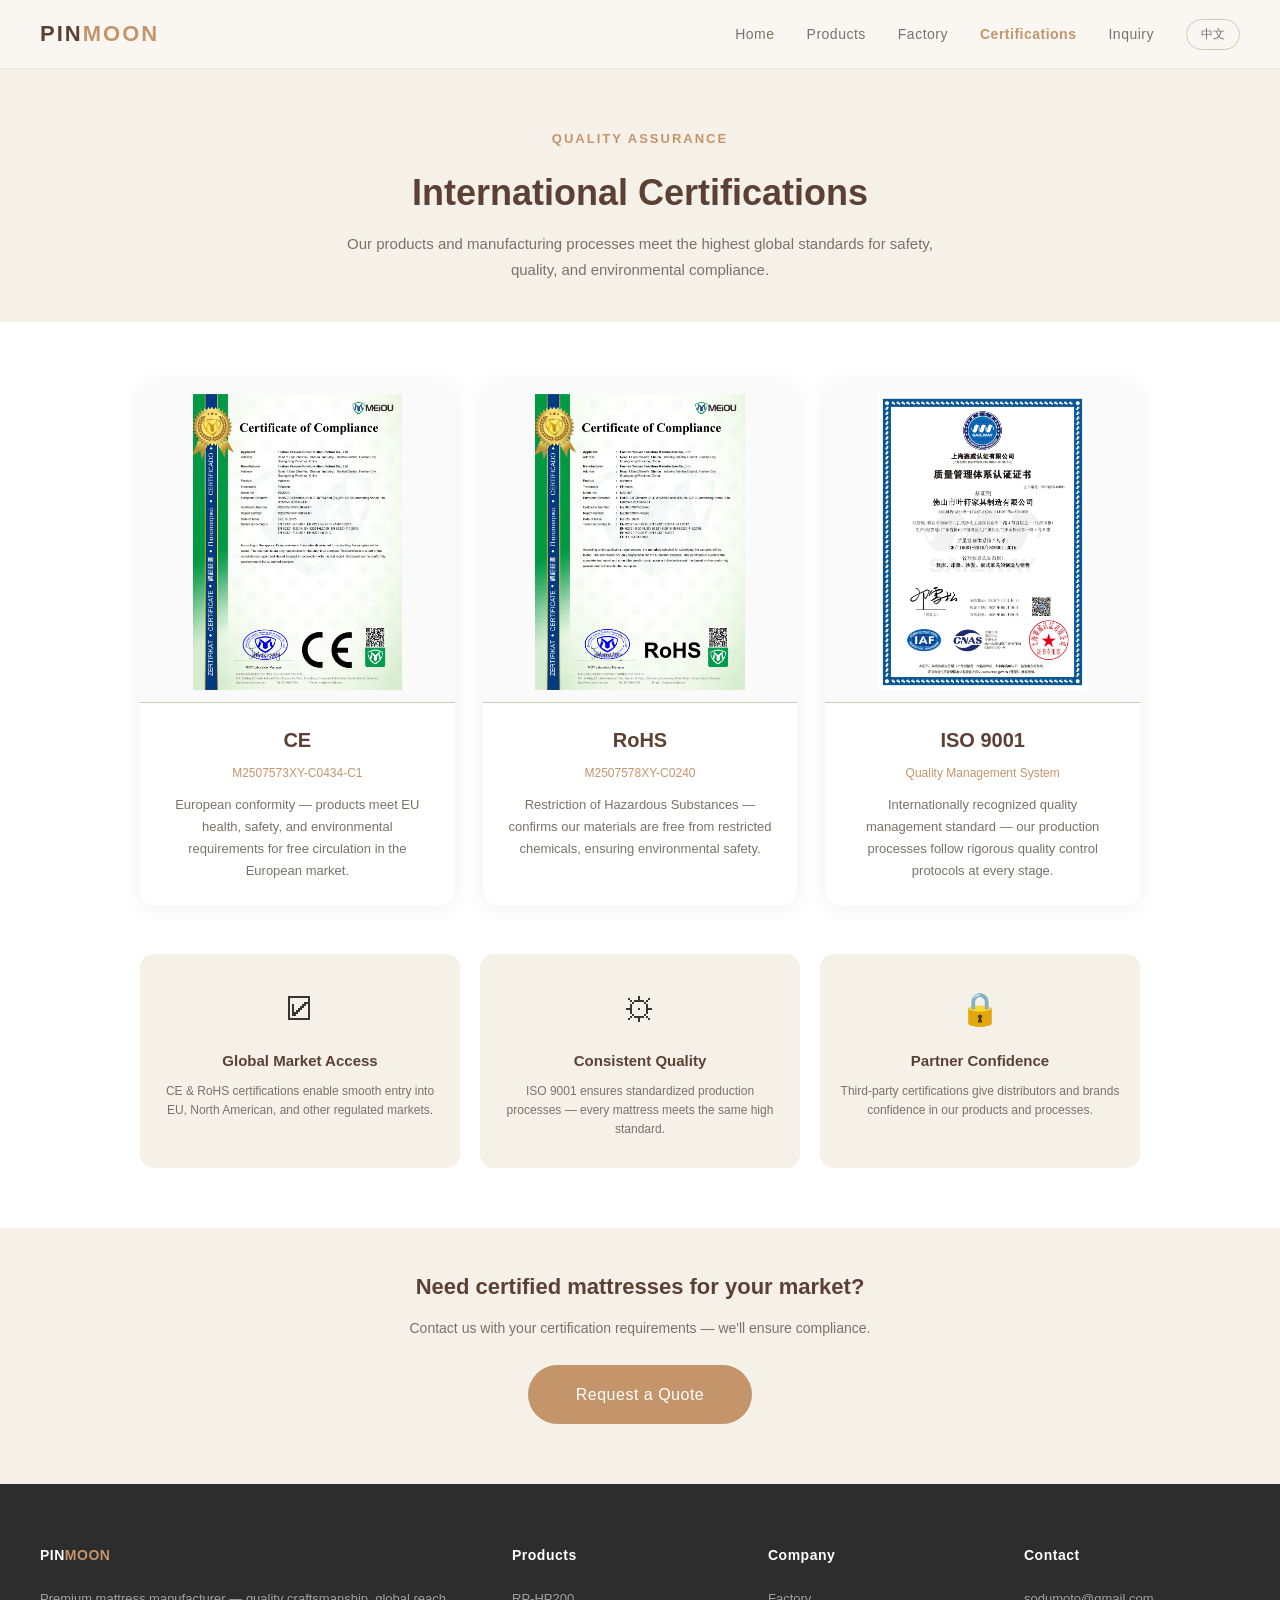
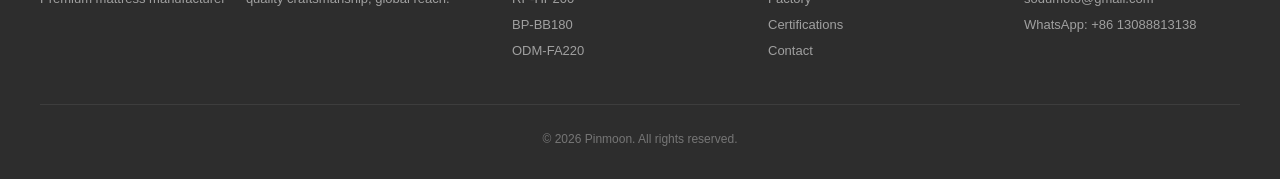
==== certifications.html @ 6fd7e957 "Update: workshop photos, company intro page, separate certifications page" ====
<!DOCTYPE html>
<html lang="zh-CN">
<head>
<meta charset="UTF-8">
<meta name="viewport" content="width=device-width,initial-scale=1.0">
<title>Pinmoon Certifications | CE RoHS ISO 9001 | Mattress Quality Standards</title>
<meta name="description" content="Pinmoon mattress factory holds CE, RoHS, and ISO 9001 international certifications. Our products and processes meet the highest global safety, quality, and environmental standards.">
<meta name="robots" content="index,follow">
<link rel="canonical" href="https://www.pinmoonmattress.com/certifications">
<link rel="alternate" hreflang="en" href="https://www.pinmoonmattress.com/certifications">
<link rel="alternate" hreflang="zh" href="https://www.pinmoonmattress.com/certifications">
<link rel="stylesheet" href="style.css">
<style>
    .cert-detail-card {
        background: #fff;
        border-radius: 16px;
        overflow: hidden;
        box-shadow: var(--shadow);
        transition: transform 0.2s;
    }
    .cert-detail-card:hover { transform: translateY(-2px); box-shadow: 0 8px 24px rgba(92,64,51,0.12); }
    .cert-detail-card img {
        width: 100%;
        display: block;
        object-fit: contain;
        background: #fafafa;
        padding: 12px;
    }
    .cert-detail-body {
        padding: 20px 24px 24px;
        text-align: center;
        border-top: 1px solid var(--sand);
    }
    .cert-detail-body h3 {
        font-size: 20px;
        color: var(--dark-brown);
        margin-bottom: 6px;
    }
    .cert-detail-body .cert-id {
        font-size: 12px;
        color: var(--accent);
        font-weight: 500;
        margin-bottom: 10px;
    }
    .cert-detail-body p {
        font-size: 13px;
        color: var(--text-light);
        line-height: 1.7;
    }
    .cert-benefits {
        display: grid;
        grid-template-columns: repeat(3, 1fr);
        gap: 20px;
        margin-top: 48px;
    }
    .cert-benefit-item {
        text-align: center;
        padding: 28px 20px;
        background: var(--cream);
        border-radius: 14px;
    }
    .cert-benefit-item .icon {
        font-size: 32px;
        margin-bottom: 12px;
    }
    .cert-benefit-item h4 {
        font-size: 15px;
        color: var(--dark-brown);
        margin-bottom: 8px;
    }
    .cert-benefit-item p {
        font-size: 12px;
        color: var(--text-light);
        line-height: 1.6;
    }
    @media (max-width: 768px) {
        .cert-benefits { grid-template-columns: 1fr; }
    }
</style>
</head>
<body class="en">

<nav>
    <div class="nav-inner">
        <a href="factory.html" class="logo">PIN<span>MOON</span></a>
        <ul class="nav-links" id="navLinks">
            <li><a href="index.html"><span class="en">Home</span><span class="zh">首页</span></a></li>
            <li><a href="products.html"><span class="en">Products</span><span class="zh">产品</span></a></li>
            <li><a href="factory.html"><span class="en">Factory</span><span class="zh">工厂</span></a></li>
            <li><a href="certifications.html" class="active"><span class="en">Certifications</span><span class="zh">资质</span></a></li>
            <li><a href="contact.html"><span class="en">Inquiry</span><span class="zh">询盘</span></a></li>
            <li><button class="lang-switch" id="langToggle" onclick="toggleLang()">中文</button></li>
        </ul>
        <button class="mobile-toggle" onclick="toggleMenu()">&#9776;</button>
    </div>
</nav>

<!-- Page Header -->
<header class="page-header" style="margin-top:68px;padding:60px 40px 40px;text-align:center;background:var(--cream);">
    <div class="section-tag"><span class="en">Quality Assurance</span><span class="zh">品质保障</span></div>
    <h1><span class="en">International Certifications</span><span class="zh">国际认证资质</span></h1>
    <p><span class="en">Our products and manufacturing processes meet the highest global standards for safety, quality, and environmental compliance.</span><span class="zh">我们的产品与生产流程符合全球最高安全、品质和环保标准。</span></p>
</header>

<!-- Certificate Images -->
<section style="padding:60px 40px;background:#fff;">
    <div class="section-inner" style="max-width:1000px;">
        <div class="certs-grid" style="grid-template-columns: repeat(3, 1fr); gap: 28px;">
            <div class="cert-detail-card">
                <img src="cert-ce-ms3039.jpg" alt="CE Certificate" style="height:320px;">
                <div class="cert-detail-body">
                    <h3>CE</h3>
                    <div class="cert-id">M2507573XY-C0434-C1</div>
                    <p><span class="en">European conformity — products meet EU health, safety, and environmental requirements for free circulation in the European market.</span><span class="zh">欧盟合规认证——产品符合欧盟健康、安全与环保要求，可在欧洲市场自由流通。</span></p>
                </div>
            </div>
            <div class="cert-detail-card">
                <img src="cert-rohs-ms3007.jpg" alt="RoHS Certificate" style="height:320px;">
                <div class="cert-detail-body">
                    <h3>RoHS</h3>
                    <div class="cert-id">M2507578XY-C0240</div>
                    <p><span class="en">Restriction of Hazardous Substances — confirms our materials are free from restricted chemicals, ensuring environmental safety.</span><span class="zh">有害物质限制指令——确认材料不含受限化学物质，确保环保安全。</span></p>
                </div>
            </div>
            <div class="cert-detail-card">
                <img src="cert-iso9001.jpg" alt="ISO 9001 Certificate" style="height:320px;">
                <div class="cert-detail-body">
                    <h3>ISO 9001</h3>
                    <div class="cert-id"><span class="en">Quality Management System</span><span class="zh">质量管理体系</span></div>
                    <p><span class="en">Internationally recognized quality management standard — our production processes follow rigorous quality control protocols at every stage.</span><span class="zh">国际公认质量管理标准——生产过程每个阶段均遵循严格的质量控制流程。</span></p>
                </div>
            </div>
        </div>

        <!-- Why It Matters -->
        <div class="cert-benefits">
            <div class="cert-benefit-item">
                <div class="icon">&#9745;</div>
                <h4><span class="en">Global Market Access</span><span class="zh">全球市场准入</span></h4>
                <p><span class="en">CE & RoHS certifications enable smooth entry into EU, North American, and other regulated markets.</span><span class="zh">CE 和 RoHS 认证确保产品顺利进入欧盟、北美等规范市场。</span></p>
            </div>
            <div class="cert-benefit-item">
                <div class="icon">&#9881;</div>
                <h4><span class="en">Consistent Quality</span><span class="zh">品质一致性</span></h4>
                <p><span class="en">ISO 9001 ensures standardized production processes — every mattress meets the same high standard.</span><span class="zh">ISO 9001 确保标准化生产流程——每张床垫达到同样高标准。</span></p>
            </div>
            <div class="cert-benefit-item">
                <div class="icon">&#128274;</div>
                <h4><span class="en">Partner Confidence</span><span class="zh">合作伙伴信赖</span></h4>
                <p><span class="en">Third-party certifications give distributors and brands confidence in our products and processes.</span><span class="zh">第三方认证让经销商和品牌方对我们的产品和流程充满信心。</span></p>
            </div>
        </div>
    </div>
</section>

<!-- CTA -->
<section style="padding:40px 40px 60px;text-align:center;background:var(--cream);">
    <h3 style="font-size:22px;color:var(--dark-brown);margin-bottom:12px;"><span class="en">Need certified mattresses for your market?</span><span class="zh">需要符合认证标准的床垫？</span></h3>
    <p style="color:var(--text-light);margin-bottom:24px;font-size:14px;"><span class="en">Contact us with your certification requirements — we'll ensure compliance.</span><span class="zh">联系我们告知您的认证需求，我们将确保合规。</span></p>
    <a href="contact.html" class="btn btn-primary" style="font-size:16px;padding:16px 48px;"><span class="en">Request a Quote</span><span class="zh">获取报价</span></a>
</section>

<footer>
    <div class="footer-inner">
        <div class="footer-col">
            <h4>PIN<span style="color:var(--accent);">MOON</span></h4>
            <p><span class="en">Premium mattress manufacturer — quality craftsmanship, global reach.</span><span class="zh">高端床垫制造商——匠心品质，全球交付。</span></p>
        </div>
        <div class="footer-col">
            <h4><span class="en">Products</span><span class="zh">产品</span></h4>
            <a href="products.html">RP-HP200</a>
            <a href="products.html">BP-BB180</a>
            <a href="products.html">ODM-FA220</a>
        </div>
        <div class="footer-col">
            <h4><span class="en">Company</span><span class="zh">公司</span></h4>
            <a href="factory.html"><span class="en">Factory</span><span class="zh">工厂</span></a>
            <a href="certifications.html"><span class="en">Certifications</span><span class="zh">资质</span></a>
            <a href="contact.html"><span class="en">Contact</span><span class="zh">联系</span></a>
        </div>
        <div class="footer-col">
            <h4><span class="en">Contact</span><span class="zh">联系</span></h4>
            <a href="mailto:sodumoto@gmail.com">sodumoto@gmail.com</a>
            <a href="https://wa.me/8613088813138">WhatsApp: +86 13088813138</a>
        </div>
    </div>
    <div class="footer-bottom">&copy; 2026 Pinmoon. <span class="en">All rights reserved.</span><span class="zh">保留所有权利。</span></div>
</footer>

<script>
(function(){
var lang=localStorage.getItem('pinmoon_lang')||'en';
document.body.className=lang;
var btn=document.getElementById('langToggle');
if(btn)btn.textContent=lang==='en'?'中文':'English';
window.toggleLang=function(){lang=lang==='en'?'zh':'en';localStorage.setItem('pinmoon_lang',lang);document.body.className=lang;var b=document.getElementById('langToggle');if(b)b.textContent=lang==='en'?'中文':'English';};
window.toggleMenu=function(){var m=document.getElementById('navLinks');if(m)m.classList.toggle('open');};
var links=document.querySelectorAll('.nav-links a');
for(var i=0;i<links.length;i++)links[i].addEventListener('click',function(){var m=document.getElementById('navLinks');if(m)m.classList.remove('open');});
})();
</script>
</body>
</html>
---- style.css ----
:root {
            --cream: #F5F0E8;
            --warm-white: #FAF7F2;
            --sand: #D4C9B8;
            --brown: #8B7355;
            --dark-brown: #5C4033;
            --charcoal: #2D2D2D;
            --accent: #C4956A;
            --accent-light: #E8D5C0;
            --green: #7A9A7E;
            --text: #3A3530;
            --text-light: #7A7268;
            --shadow: 0 2px 20px rgba(92,64,51,0.08);
        }

        * { margin: 0; padding: 0; box-sizing: border-box; }

        html { scroll-behavior: smooth; }

        body {
            font-family: -apple-system, BlinkMacSystemFont, 'Segoe UI', 'Noto Sans SC', 'PingFang SC', sans-serif;
            background: var(--warm-white);
            color: var(--text);
            line-height: 1.7;
            -webkit-font-smoothing: antialiased;
        }

        /* Language */
        body.en .zh { display: none; }
        body.zh .en { display: none; }
        body:not(.en):not(.zh) .zh { display: initial; }
        body:not(.en):not(.zh) .en { display: none; }

        /* Navigation */
        nav {
            position: fixed;
            top: 0;
            width: 100%;
            background: rgba(250,247,242,0.92);
            backdrop-filter: blur(12px);
            z-index: 1000;
            border-bottom: 1px solid rgba(139,115,85,0.12);
            padding: 0 40px;
        }
        .nav-inner {
            max-width: 1200px;
            margin: 0 auto;
            display: flex;
            align-items: center;
            justify-content: space-between;
            height: 68px;
        }
        .logo {
            font-size: 22px;
            font-weight: 600;
            color: var(--dark-brown);
            letter-spacing: 2px;
            text-decoration: none;
        }
        .logo span { color: var(--accent); }
        .nav-links {
            display: flex;
            align-items: center;
            gap: 32px;
            list-style: none;
        }
        .nav-links a {
            text-decoration: none;
            color: var(--text-light);
            font-size: 14px;
            font-weight: 500;
            transition: color 0.2s;
            letter-spacing: 0.5px;
        }
        .nav-links a:hover { color: var(--accent); }
        .lang-switch {
            background: none;
            border: 1px solid var(--sand);
            color: var(--text-light);
            padding: 6px 14px;
            border-radius: 20px;
            cursor: pointer;
            font-size: 12px;
            transition: all 0.2s;
            font-family: inherit;
        }
        .lang-switch:hover {
            border-color: var(--accent);
            color: var(--accent);
        }
        .mobile-toggle {
            display: none;
            background: none;
            border: none;
            font-size: 24px;
            color: var(--dark-brown);
            cursor: pointer;
        }

        /* Hero */
        .hero {
            margin-top: 68px;
            min-height: 90vh;
            display: flex;
            align-items: center;
            justify-content: center;
            background: url('https://sc02.alicdn.com/kf/A835a7edf7c0d4e38baa8d02642623869u.png') center/cover no-repeat;
            position: relative;
            overflow: hidden;
            text-align: center;
            padding: 60px 40px;
        }
        .hero::before {
            content: '';
            position: absolute;
            inset: 0;
            background: rgba(0,0,0,0.35);
            z-index: 0;
        }
        .hero-content { position: relative; z-index: 1; max-width: 700px; }
        .hero-tag {
            display: inline-block;
            background: rgba(255,255,255,0.15);
            backdrop-filter: blur(4px);
            color: #fff;
            padding: 6px 20px;
            border-radius: 20px;
            font-size: 13px;
            font-weight: 500;
            margin-bottom: 28px;
            letter-spacing: 1px;
        }
        .hero h1 {
            font-size: 48px;
            font-weight: 600;
            color: #fff;
            margin-bottom: 20px;
            line-height: 1.25;
            letter-spacing: -0.5px;
        }
        .hero h1 .accent { color: var(--accent-light); }
        .hero p {
            font-size: 17px;
            color: rgba(255,255,255,0.85);
            max-width: 520px;
            margin: 0 auto 36px;
            line-height: 1.8;
        }
        .btn {
            display: inline-block;
            padding: 14px 36px;
            border-radius: 30px;
            font-size: 15px;
            font-weight: 500;
            text-decoration: none;
            transition: all 0.25s;
            cursor: pointer;
            border: none;
            letter-spacing: 0.5px;
            font-family: inherit;
        }
        .btn-primary {
            background: var(--accent);
            color: #fff;
        }
        .btn-primary:hover {
            background: var(--dark-brown);
            transform: translateY(-1px);
            box-shadow: 0 8px 24px rgba(92,64,51,0.2);
        }
        .btn-outline {
            border: 1.5px solid var(--accent-light);
            color: #fff;
            background: rgba(255,255,255,0.1);
            backdrop-filter: blur(4px);
            margin-left: 14px;
        }
        .btn-outline:hover {
            background: #fff;
            color: var(--dark-brown);
            border-color: #fff;
        }

        /* Sections */
        section {
            padding: 100px 40px;
        }
        .section-inner {
            max-width: 1200px;
            margin: 0 auto;
        }
        .section-header {
            text-align: center;
            margin-bottom: 64px;
        }
        .section-tag {
            font-size: 13px;
            text-transform: uppercase;
            letter-spacing: 2px;
            color: var(--accent);
            margin-bottom: 12px;
            font-weight: 600;
        }
        .section-header h2 {
            font-size: 36px;
            font-weight: 600;
            color: var(--dark-brown);
            margin-bottom: 16px;
        }
        .section-header p {
            color: var(--text-light);
            max-width: 500px;
            margin: 0 auto;
            font-size: 15px;
        }
        .section-divider {
            width: 48px;
            height: 3px;
            background: var(--accent);
            margin: 16px auto 0;
            border-radius: 2px;
        }

        /* Products */
        .products-grid {
            display: grid;
            grid-template-columns: repeat(auto-fit, minmax(340px, 1fr));
            gap: 32px;
        }
        .product-card {
            background: #fff;
            border-radius: 16px;
            overflow: hidden;
            box-shadow: var(--shadow);
            transition: transform 0.3s, box-shadow 0.3s;
        }
        .product-card:hover {
            transform: translateY(-4px);
            box-shadow: 0 12px 36px rgba(92,64,51,0.1);
        }
        .product-img {
            width: 100%;
            height: 280px;
            background: linear-gradient(135deg, var(--cream), var(--accent-light));
            display: flex;
            align-items: center;
            justify-content: center;
            position: relative;
            overflow: hidden;
        }
        .product-img .placeholder {
            color: var(--accent);
            font-size: 64px;
            opacity: 0.3;
        }
        .product-img .label {
            position: absolute;
            top: 16px;
            left: 16px;
            background: var(--accent);
            color: #fff;
            padding: 4px 12px;
            border-radius: 6px;
            font-size: 11px;
            font-weight: 600;
            letter-spacing: 0.5px;
        }
        .product-body { padding: 24px 28px 28px; }
        .product-body h3 {
            font-size: 18px;
            color: var(--dark-brown);
            margin-bottom: 8px;
            font-weight: 600;
        }
        .product-body .specs {
            display: flex;
            flex-wrap: wrap;
            gap: 8px;
            margin: 14px 0;
        }
        .product-body .specs span {
            background: var(--cream);
            color: var(--text-light);
            padding: 4px 12px;
            border-radius: 6px;
            font-size: 12px;
        }
        .product-body p {
            color: var(--text-light);
            font-size: 14px;
            line-height: 1.7;
        }

        /* Factory */
        .factory-layout {
            display: grid;
            grid-template-columns: 1fr 1fr;
            gap: 60px;
            align-items: center;
        }
        .factory-image {
            border-radius: 20px;
            overflow: hidden;
        }
        .factory-image .placeholder {
            color: var(--accent);
            font-size: 72px;
            opacity: 0.25;
        }
        .factory-content h2 {
            font-size: 32px;
            color: var(--dark-brown);
            margin-bottom: 24px;
            font-weight: 600;
        }
        .factory-content p {
            color: var(--text-light);
            margin-bottom: 20px;
            font-size: 15px;
            line-height: 1.9;
        }
        .factory-stats {
            display: grid;
            grid-template-columns: repeat(3, 1fr);
            gap: 24px;
            margin-top: 32px;
        }
        .factory-stat {
            text-align: center;
            padding: 20px 12px;
            background: #fff;
            border-radius: 12px;
            box-shadow: var(--shadow);
        }
        .factory-stat .number {
            font-size: 28px;
            font-weight: 700;
            color: var(--accent);
        }
        .factory-stat .label {
            font-size: 12px;
            color: var(--text-light);
            margin-top: 4px;
            text-transform: uppercase;
            letter-spacing: 1px;
        }

        /* Certifications */
        .certs-grid {
            display: grid;
            grid-template-columns: repeat(auto-fit, minmax(280px, 1fr));
            gap: 24px;
        }
        .cert-card {
            background: #fff;
            border-radius: 14px;
            overflow: hidden;
            box-shadow: var(--shadow);
            transition: transform 0.2s;
        }
        .cert-card:hover { transform: translateY(-2px); box-shadow: 0 8px 24px rgba(92,64,51,0.12); }
        .cert-card img {
            width: 100%;
            object-fit: contain;
            border-bottom: 1px solid var(--sand);
        }
        .cert-body {
            padding: 20px 20px 24px;
            text-align: center;
        }
        .cert-body h4 {
            font-size: 15px;
            color: var(--dark-brown);
            margin-bottom: 4px;
            font-weight: 600;
        }
        .cert-body .cert-model {
            font-size: 12px;
            color: var(--accent);
            margin-bottom: 8px;
        }
        .cert-body .cert-date {
            font-size: 11px;
            color: var(--text-light);
        }


        /* Inquiry */
        #inquiry { background: var(--cream); }
        .inquiry-layout {
            display: grid;
            grid-template-columns: 1fr 1.2fr;
            gap: 60px;
            align-items: start;
        }
        .inquiry-info h2 {
            font-size: 32px;
            color: var(--dark-brown);
            margin-bottom: 20px;
            font-weight: 600;
        }
        .inquiry-info p {
            color: var(--text-light);
            font-size: 15px;
            line-height: 1.8;
            margin-bottom: 32px;
        }
        .inquiry-detail {
            display: flex;
            align-items: flex-start;
            gap: 14px;
            margin-bottom: 20px;
        }
        .inquiry-detail .icon {
            width: 40px;
            height: 40px;
            background: var(--accent-light);
            border-radius: 10px;
            display: flex;
            align-items: center;
            justify-content: center;
            font-size: 18px;
            flex-shrink: 0;
        }
        .inquiry-detail .info {
            font-size: 14px;
            color: var(--text);
        }
        .inquiry-detail .info strong {
            display: block;
            color: var(--dark-brown);
            margin-bottom: 2px;
        }
        .inquiry-form {
            background: #fff;
            border-radius: 18px;
            padding: 40px;
            box-shadow: var(--shadow);
        }
        .inquiry-form h3 {
            font-size: 20px;
            color: var(--dark-brown);
            margin-bottom: 24px;
            font-weight: 600;
        }
        .form-group {
            margin-bottom: 18px;
        }
        .form-group label {
            display: block;
            font-size: 13px;
            color: var(--text-light);
            margin-bottom: 6px;
            font-weight: 500;
        }
        .form-group input,
        .form-group textarea,
        .form-group select {
            width: 100%;
            padding: 12px 16px;
            border: 1px solid var(--sand);
            border-radius: 8px;
            font-size: 14px;
            font-family: inherit;
            transition: border-color 0.2s;
            background: var(--warm-white);
            color: var(--text);
        }
        .form-group input:focus,
        .form-group textarea:focus,
        .form-group select:focus {
            outline: none;
            border-color: var(--accent);
        }
        .form-group textarea { min-height: 120px; resize: vertical; }
        .form-submit {
            width: 100%;
            padding: 14px;
            background: var(--accent);
            color: #fff;
            border: none;
            border-radius: 8px;
            font-size: 15px;
            font-weight: 500;
            cursor: pointer;
            transition: all 0.2s;
            letter-spacing: 0.5px;
            font-family: inherit;
        }
        .form-submit:hover { background: var(--dark-brown); }

        /* Footer */
        footer {
            background: var(--charcoal);
            color: rgba(255,255,255,0.65);
            padding: 60px 40px 30px;
        }
        .footer-inner {
            max-width: 1200px;
            margin: 0 auto;
            display: grid;
            grid-template-columns: 2fr 1fr 1fr 1fr;
            gap: 40px;
        }
        .footer-col h4 {
            color: #fff;
            font-size: 14px;
            margin-bottom: 18px;
            font-weight: 600;
            letter-spacing: 0.5px;
        }
        .footer-col p, .footer-col a {
            font-size: 13px;
            line-height: 2;
            color: rgba(255,255,255,0.55);
            text-decoration: none;
            display: block;
        }
        .footer-col a:hover { color: var(--accent); }
        .footer-bottom {
            max-width: 1200px;
            margin: 40px auto 0;
            padding-top: 24px;
            border-top: 1px solid rgba(255,255,255,0.08);
            font-size: 12px;
            text-align: center;
            color: rgba(255,255,255,0.35);
        }

        /* Responsive */
        @media (max-width: 768px) {
            /* --- Navigation --- */
            nav { padding: 0 16px; }
            .nav-inner { height: 56px; }
            .logo { font-size: 18px; }
            .nav-links { display: none; }
            .nav-links.open {
                display: flex;
                flex-direction: column;
                position: absolute;
                top: 56px;
                left: 0;
                width: 100%;
                background: rgba(250,247,242,0.98);
                padding: 20px 20px 28px;
                gap: 16px;
                border-bottom: 1px solid var(--sand);
            }
            .nav-links.open a { font-size: 15px; padding: 6px 0; }
            .nav-links.open .lang-switch { align-self: flex-start; margin-top: 4px; }
            .mobile-toggle { display: block; font-size: 22px; }

            /* --- Hero --- */
            .hero {
                margin-top: 56px;
                min-height: 80vh;
                padding: 48px 20px 60px;
            }
            .hero h1 { font-size: 26px; line-height: 1.3; }
            .hero p { font-size: 14px; max-width: 100%; margin-bottom: 28px; }
            .hero-tag { font-size: 11px; padding: 5px 16px; margin-bottom: 20px; }
            .hero .btn { display: block; width: 100%; text-align: center; box-sizing: border-box; }
            .hero .btn + .btn { margin-top: 10px; }
            .btn { padding: 13px 28px; font-size: 14px; }
            .btn-outline { margin-left: 0; }

            /* --- Sections --- */
            section { padding: 48px 16px; }
            .section-header { margin-bottom: 36px; }
            .section-header h2 { font-size: 22px; }
            .section-header p { font-size: 13px; max-width: 100%; }
            .section-tag { font-size: 11px; letter-spacing: 1.5px; }

            /* --- Products --- */
            .products-grid {
                grid-template-columns: 1fr;
                gap: 20px;
            }
            .product-img { height: 220px; }
            .product-body { padding: 18px 20px 22px; }
            .product-body h3 { font-size: 16px; }
            .product-body .specs span { font-size: 11px; padding: 3px 10px; }
            .product-body p { font-size: 13px; }
            .product-card .subtitle { font-size: 12px !important; }

            /* --- Factory --- */
            .factory-layout { grid-template-columns: 1fr; gap: 24px; }
            .factory-image { height: auto; }
            .factory-image img { height: 220px; object-fit: cover; object-position: bottom; }
            .factory-content h2 { font-size: 22px; margin-bottom: 16px; }
            .factory-content p { font-size: 13px; line-height: 1.8; margin-bottom: 14px; }
            .factory-stats { grid-template-columns: repeat(3, 1fr); gap: 8px; margin-top: 20px; }
            .factory-stat { padding: 14px 8px; }
            .factory-stat .number { font-size: 22px; }
            .factory-stat .label { font-size: 10px; }

            /* --- Certifications --- */
            .certs-grid {
                grid-template-columns: 1fr;
                gap: 16px;
            }
            .cert-body { padding: 14px 16px 18px; }
            .cert-body h4 { font-size: 14px; }

            /* --- Inquiry --- */
            .inquiry-layout { grid-template-columns: 1fr; gap: 24px; }
            .inquiry-info h2 { font-size: 22px; margin-bottom: 14px; }
            .inquiry-info p { font-size: 13px; margin-bottom: 20px; }
            .inquiry-detail { gap: 10px; margin-bottom: 14px; }
            .inquiry-detail .icon { width: 34px; height: 34px; font-size: 15px; }
            .inquiry-detail .info { font-size: 12px; }
            .inquiry-form { padding: 24px 18px; border-radius: 14px; }
            .inquiry-form h3 { font-size: 17px; margin-bottom: 18px; }
            .form-group { margin-bottom: 14px; }
            .form-group label { font-size: 12px; }
            .form-group input,
            .form-group textarea,
            .form-group select { padding: 10px 14px; font-size: 13px; }
            .form-submit { font-size: 14px; padding: 13px; }

            /* --- Footer --- */
            footer { padding: 40px 16px 24px; }
            .footer-inner { grid-template-columns: 1fr 1fr; gap: 24px 16px; }
            .footer-col h4 { font-size: 12px; margin-bottom: 12px; }
            .footer-col p, .footer-col a { font-size: 11px; }
            .footer-bottom { font-size: 11px; margin-top: 28px; padding-top: 18px; }
        }
        @media (max-width: 480px) {
            .hero h1 { font-size: 22px; }
            .hero p { font-size: 13px; }
            .products-grid { gap: 16px; }
            .product-img { height: 200px; }
            .factory-image img { height: 180px; }
            .footer-inner { grid-template-columns: 1fr; gap: 20px; }
            .certs-grid { gap: 14px; }
        }
    
.nav-links a.active{color:var(--accent);font-weight:600;}

.page-header h1{font-size:36px;color:var(--dark-brown);margin:12px 0 8px;}
.page-header p{font-size:15px;color:var(--text-light);max-width:600px;margin:0 auto;}
@media(max-width:768px){.page-header h1{font-size:24px;}.page-header p{font-size:13px;}}
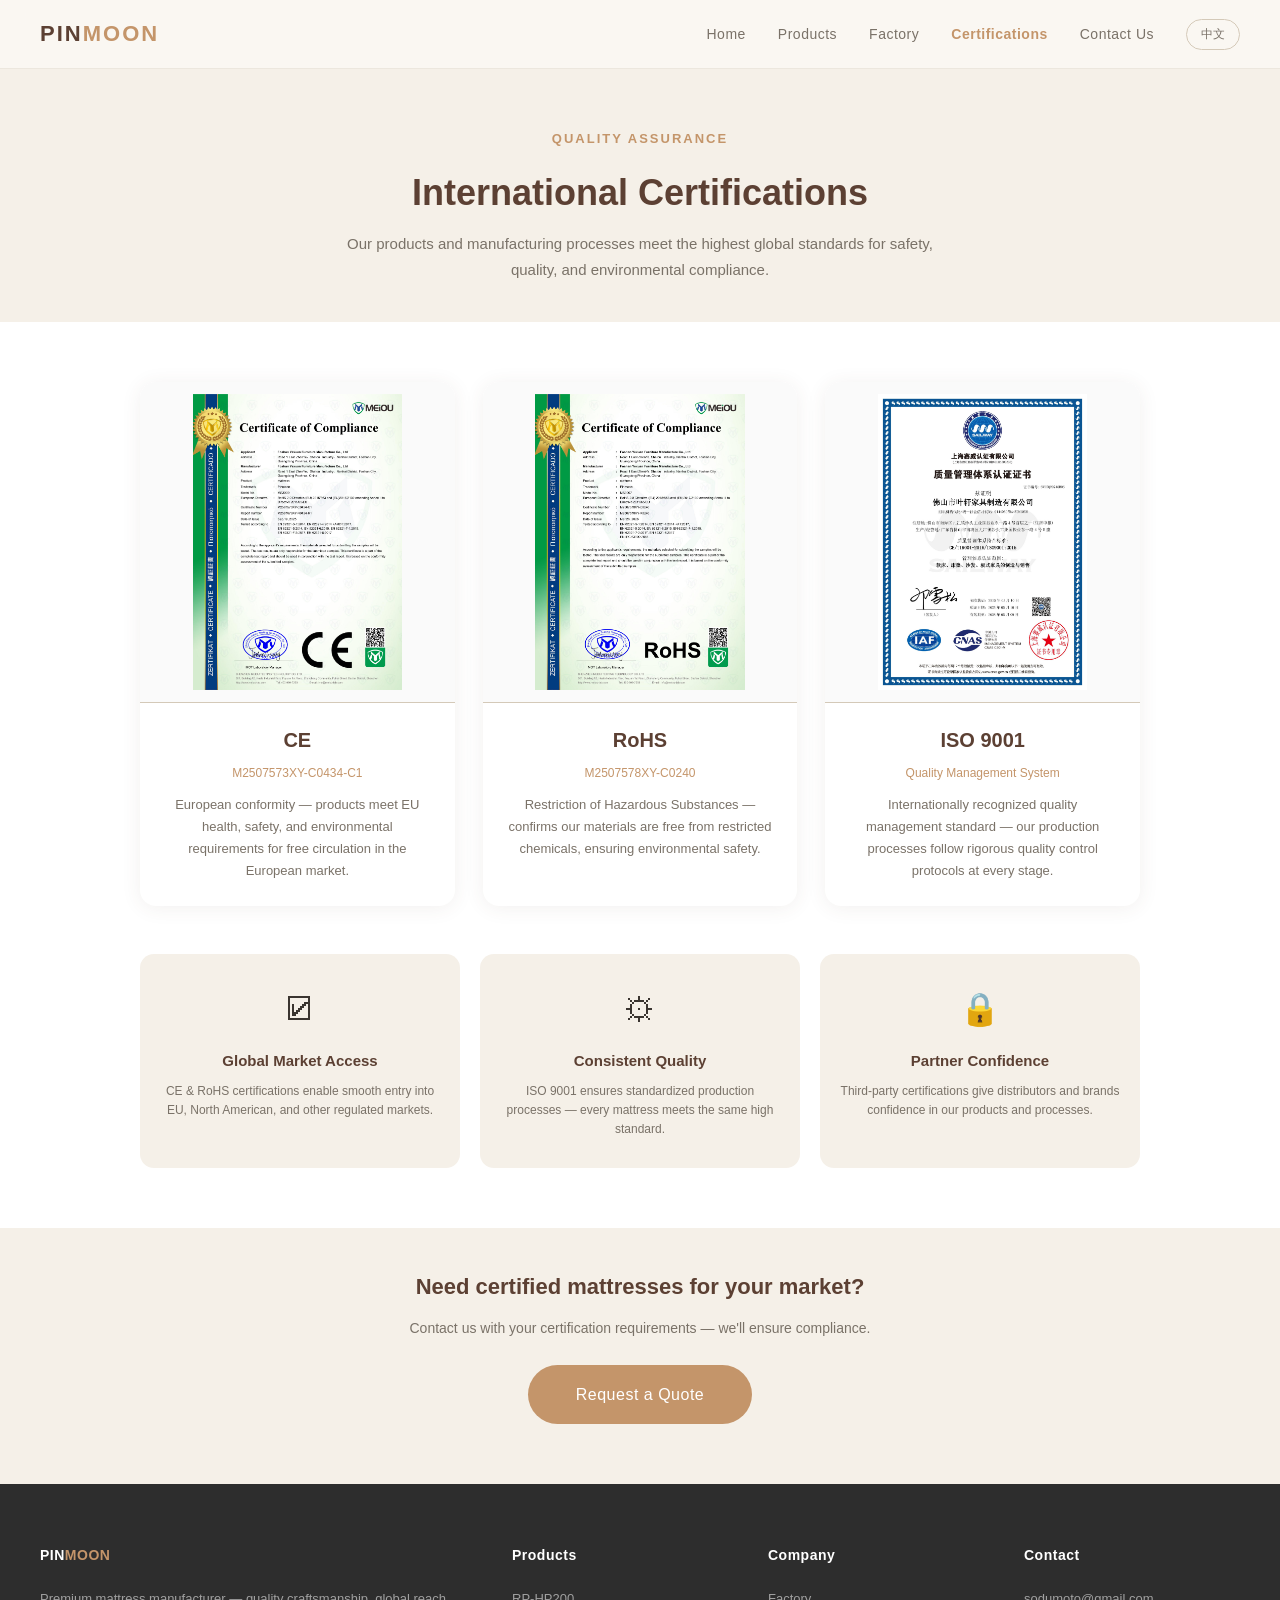
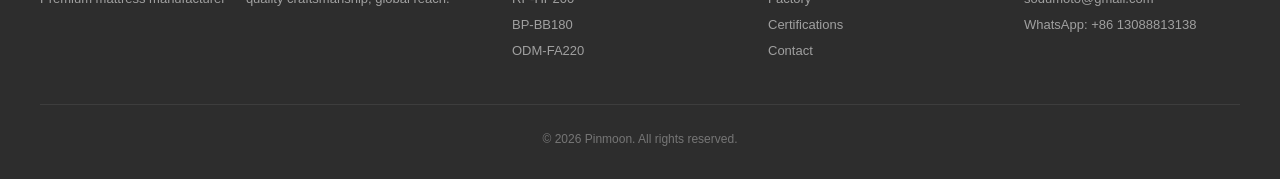
==== commit 4e574d8e: "Rename Inquiry to Contact Us for international clarity" ====
--- a/certifications.html
+++ b/certifications.html
@@ -88,7 +88,7 @@
             <li><a href="products.html"><span class="en">Products</span><span class="zh">产品</span></a></li>
             <li><a href="factory.html"><span class="en">Factory</span><span class="zh">工厂</span></a></li>
             <li><a href="certifications.html" class="active"><span class="en">Certifications</span><span class="zh">资质</span></a></li>
-            <li><a href="contact.html"><span class="en">Inquiry</span><span class="zh">询盘</span></a></li>
+            <li><a href="contact.html"><span class="en">Contact Us</span><span class="zh">联系我们</span></a></li>
             <li><button class="lang-switch" id="langToggle" onclick="toggleLang()">中文</button></li>
         </ul>
         <button class="mobile-toggle" onclick="toggleMenu()">&#9776;</button>
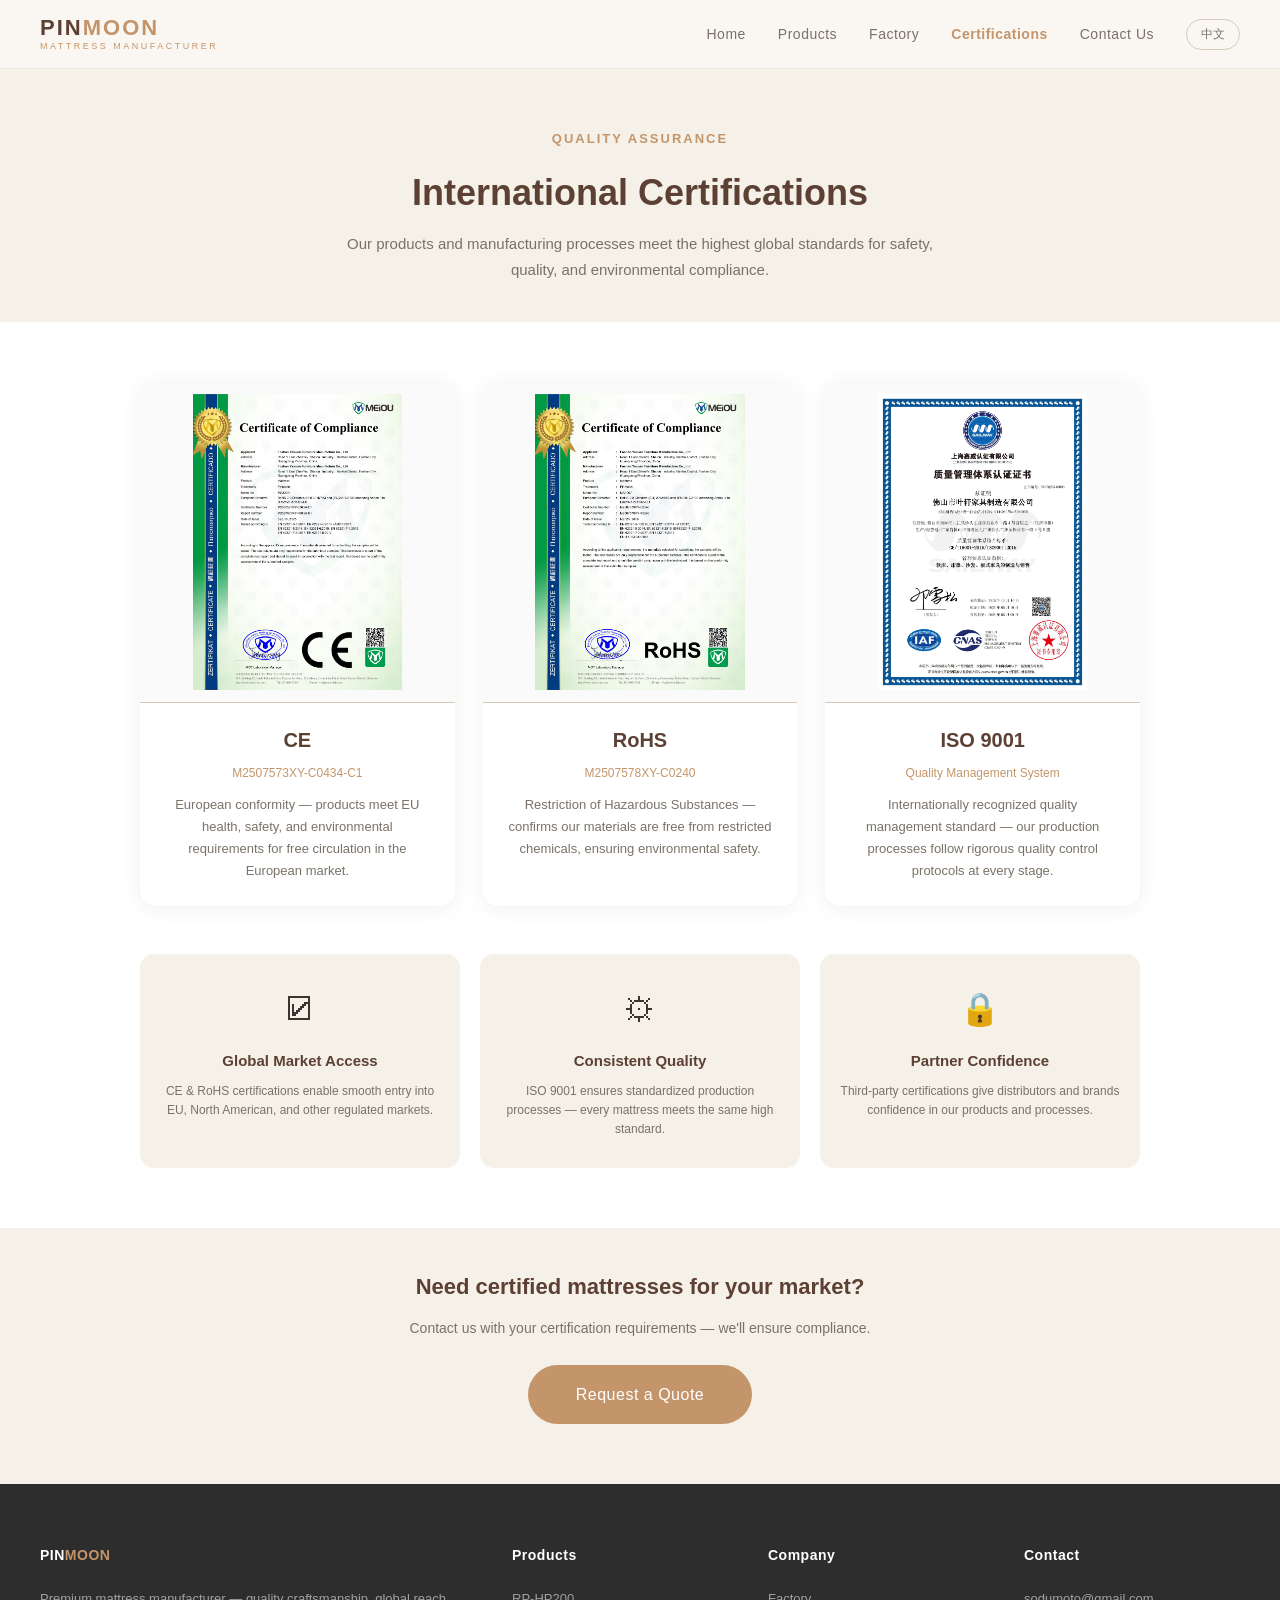
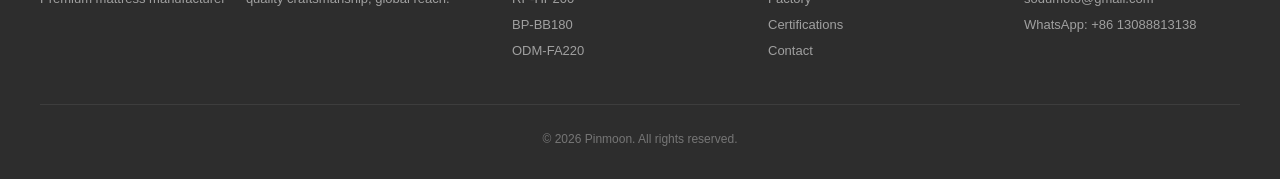
==== commit 47eedced: "Fix logo on certifications.html" ====
--- a/certifications.html
+++ b/certifications.html
@@ -82,7 +82,7 @@
 
 <nav>
     <div class="nav-inner">
-        <a href="factory.html" class="logo">PIN<span>MOON</span></a>
+        <a href="index.html" class="logo"><span class="logo-text">PIN<span>MOON</span></span><span class="logo-tagline en">Mattress Manufacturer</span><span class="logo-tagline zh">床垫生产厂家</span></a>
         <ul class="nav-links" id="navLinks">
             <li><a href="index.html"><span class="en">Home</span><span class="zh">首页</span></a></li>
             <li><a href="products.html"><span class="en">Products</span><span class="zh">产品</span></a></li>
--- a/style.css
+++ b/style.css
@@ -52,13 +52,24 @@
             height: 68px;
         }
         .logo {
+            text-decoration: none;
+            line-height: 1.1;
+        }
+        .logo-text {
             font-size: 22px;
             font-weight: 600;
             color: var(--dark-brown);
             letter-spacing: 2px;
-            text-decoration: none;
-        }
-        .logo span { color: var(--accent); }
+        }
+        .logo-text span { color: var(--accent); }
+        .logo-tagline {
+            display: block;
+            font-size: 9px;
+            color: var(--accent);
+            letter-spacing: 2.5px;
+            text-transform: uppercase;
+            margin-top: 1px;
+        }
         .nav-links {
             display: flex;
             align-items: center;
@@ -533,7 +544,8 @@
             /* --- Navigation --- */
             nav { padding: 0 16px; }
             .nav-inner { height: 56px; }
-            .logo { font-size: 18px; }
+            .logo-text { font-size: 18px; }
+            .logo-tagline { font-size: 9px; }
             .nav-links { display: none; }
             .nav-links.open {
                 display: flex;
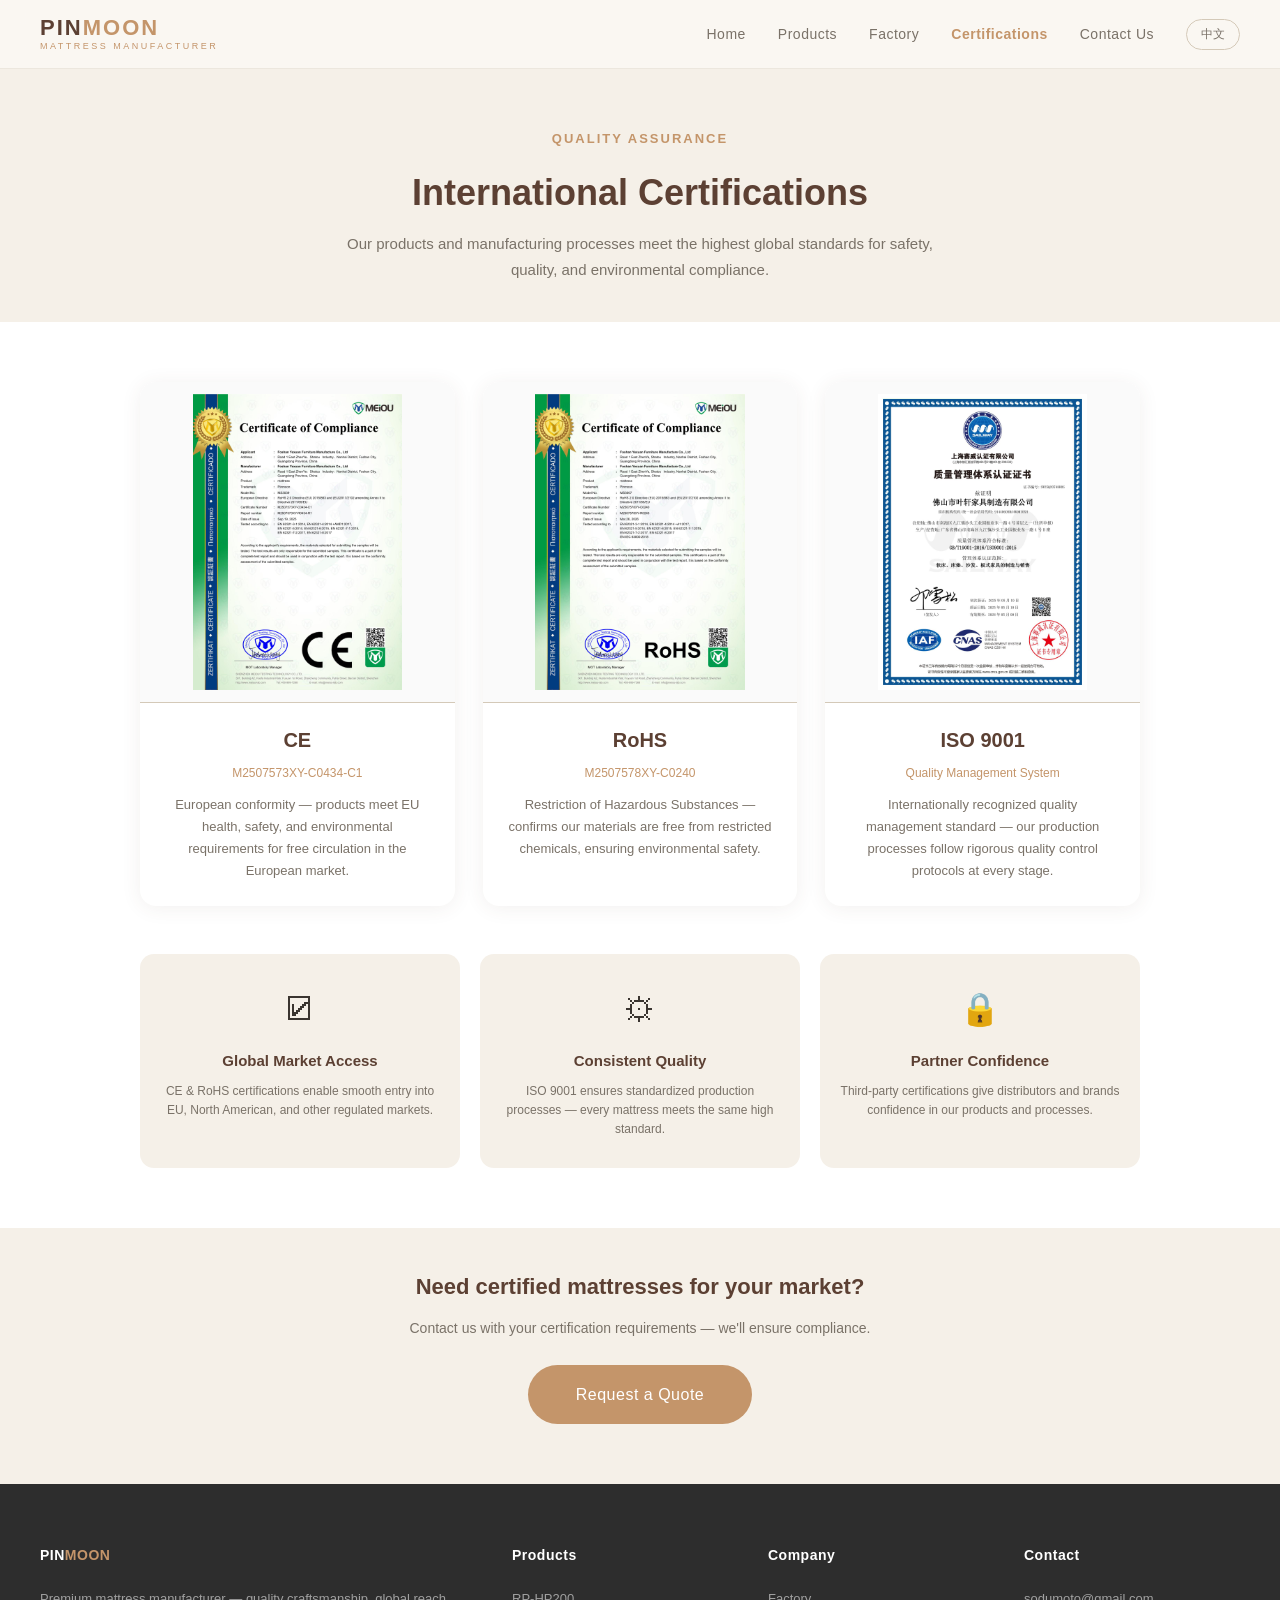
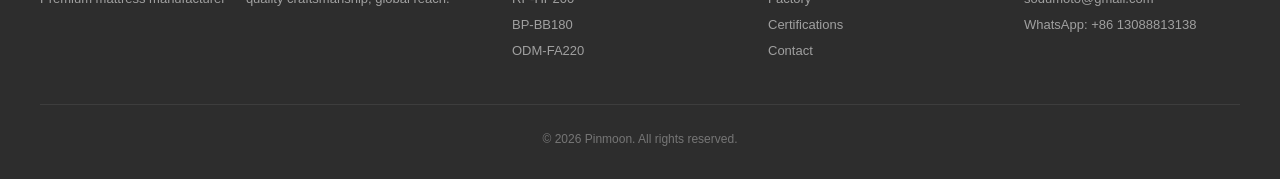
==== commit 9de4b6de: "SEO: compress images 70%, keyword-rich meta & alt text" ====
--- a/certifications.html
+++ b/certifications.html
@@ -3,8 +3,8 @@
 <head>
 <meta charset="UTF-8">
 <meta name="viewport" content="width=device-width,initial-scale=1.0">
-<title>Pinmoon Certifications | CE RoHS ISO 9001 | Mattress Quality Standards</title>
-<meta name="description" content="Pinmoon mattress factory holds CE, RoHS, and ISO 9001 international certifications. Our products and processes meet the highest global safety, quality, and environmental standards.">
+<title>Certifications | Pinmoon Mattress Manufacturer | CE RoHS ISO 9001</title>
+<meta name="description" content="Pinmoon mattress manufacturer certifications: CE, RoHS, ISO 9001. Foshan OEM mattress factory certified for hotel, B&B, dormitory bulk orders.">
 <meta name="robots" content="index,follow">
 <link rel="canonical" href="https://www.pinmoonmattress.com/certifications">
 <link rel="alternate" hreflang="en" href="https://www.pinmoonmattress.com/certifications">
@@ -107,7 +107,7 @@
     <div class="section-inner" style="max-width:1000px;">
         <div class="certs-grid" style="grid-template-columns: repeat(3, 1fr); gap: 28px;">
             <div class="cert-detail-card">
-                <img src="cert-ce-ms3039.jpg" alt="CE Certificate" style="height:320px;">
+                <img src="cert-ce-ms3039.jpg" alt="CE certificate Pinmoon mattress manufacturer OEM Foshan factory" style="height:320px;">
                 <div class="cert-detail-body">
                     <h3>CE</h3>
                     <div class="cert-id">M2507573XY-C0434-C1</div>
@@ -115,7 +115,7 @@
                 </div>
             </div>
             <div class="cert-detail-card">
-                <img src="cert-rohs-ms3007.jpg" alt="RoHS Certificate" style="height:320px;">
+                <img src="cert-rohs-ms3007.jpg" alt="RoHS certificate Pinmoon mattress manufacturer OEM Foshan factory" style="height:320px;">
                 <div class="cert-detail-body">
                     <h3>RoHS</h3>
                     <div class="cert-id">M2507578XY-C0240</div>
@@ -123,7 +123,7 @@
                 </div>
             </div>
             <div class="cert-detail-card">
-                <img src="cert-iso9001.jpg" alt="ISO 9001 Certificate" style="height:320px;">
+                <img src="cert-iso9001.jpg" alt="ISO 9001 certificate Pinmoon mattress manufacturer OEM Foshan factory" style="height:320px;">
                 <div class="cert-detail-body">
                     <h3>ISO 9001</h3>
                     <div class="cert-id"><span class="en">Quality Management System</span><span class="zh">质量管理体系</span></div>
